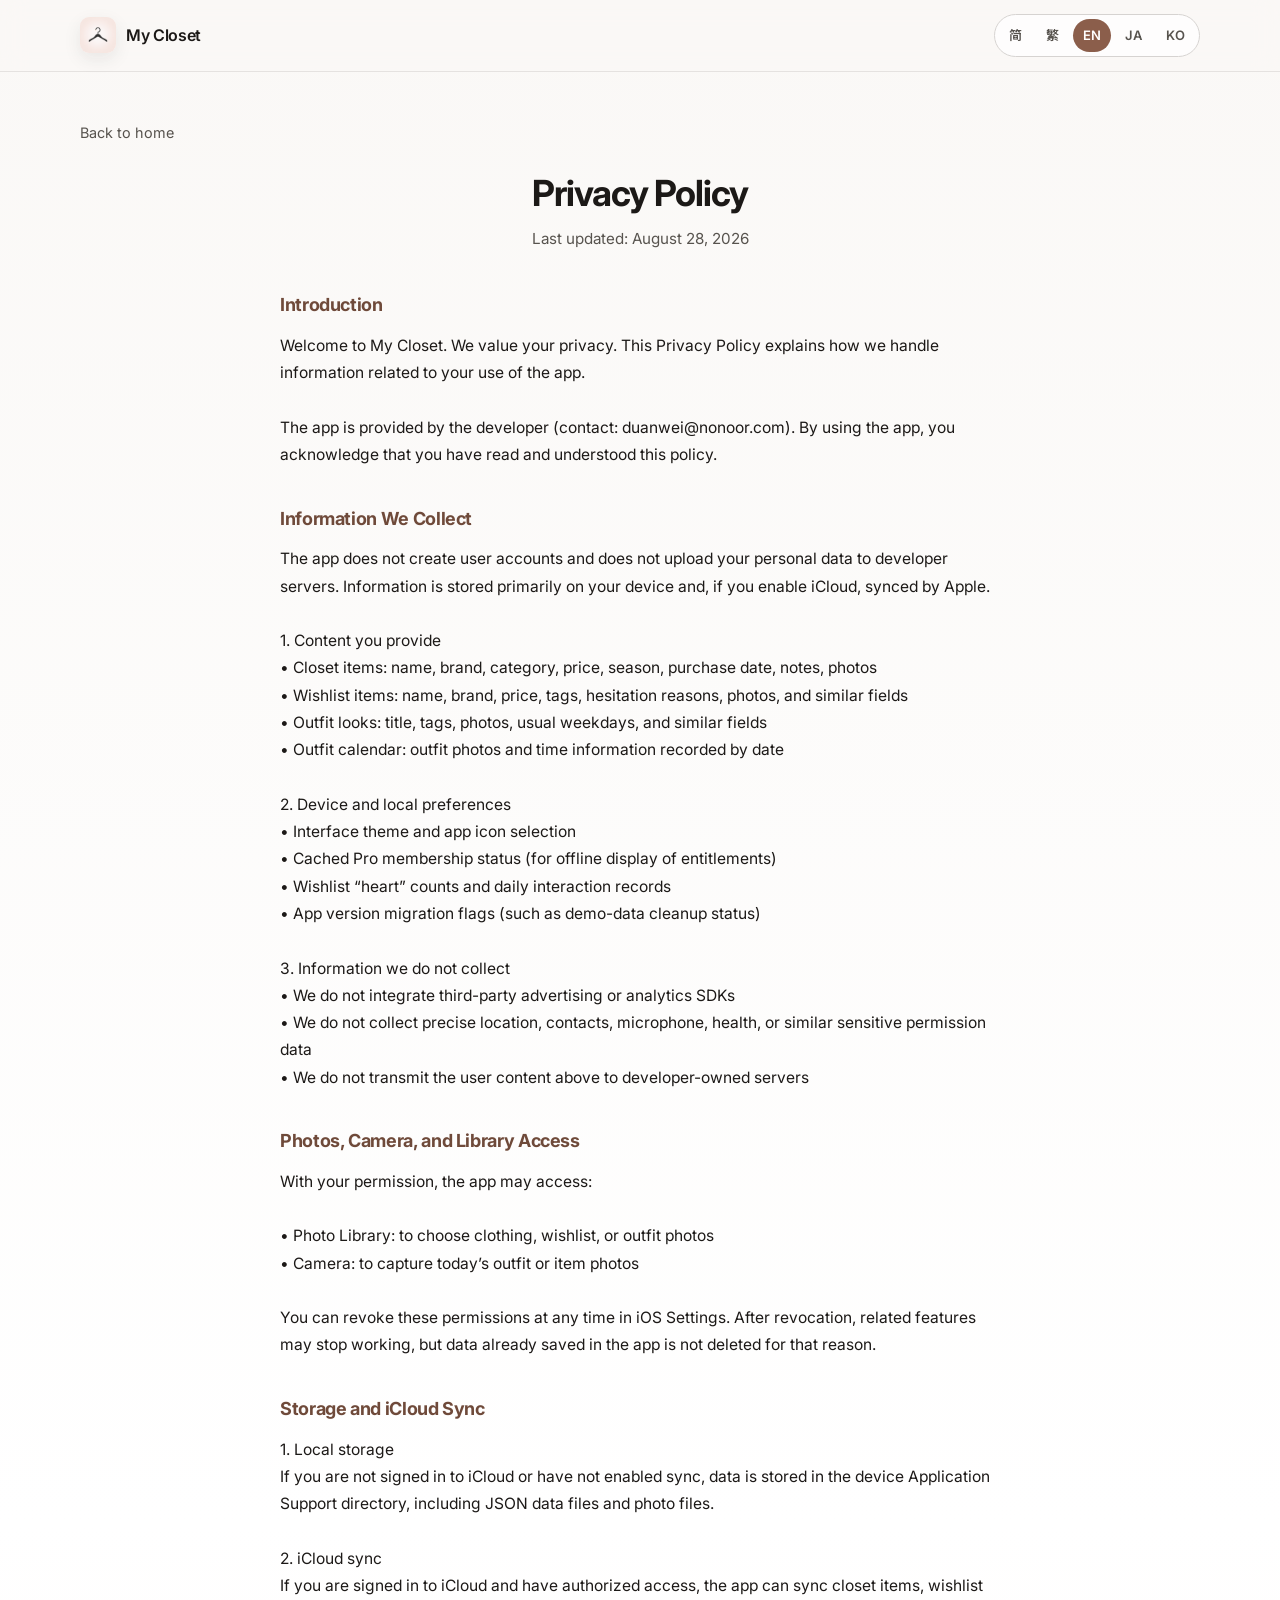
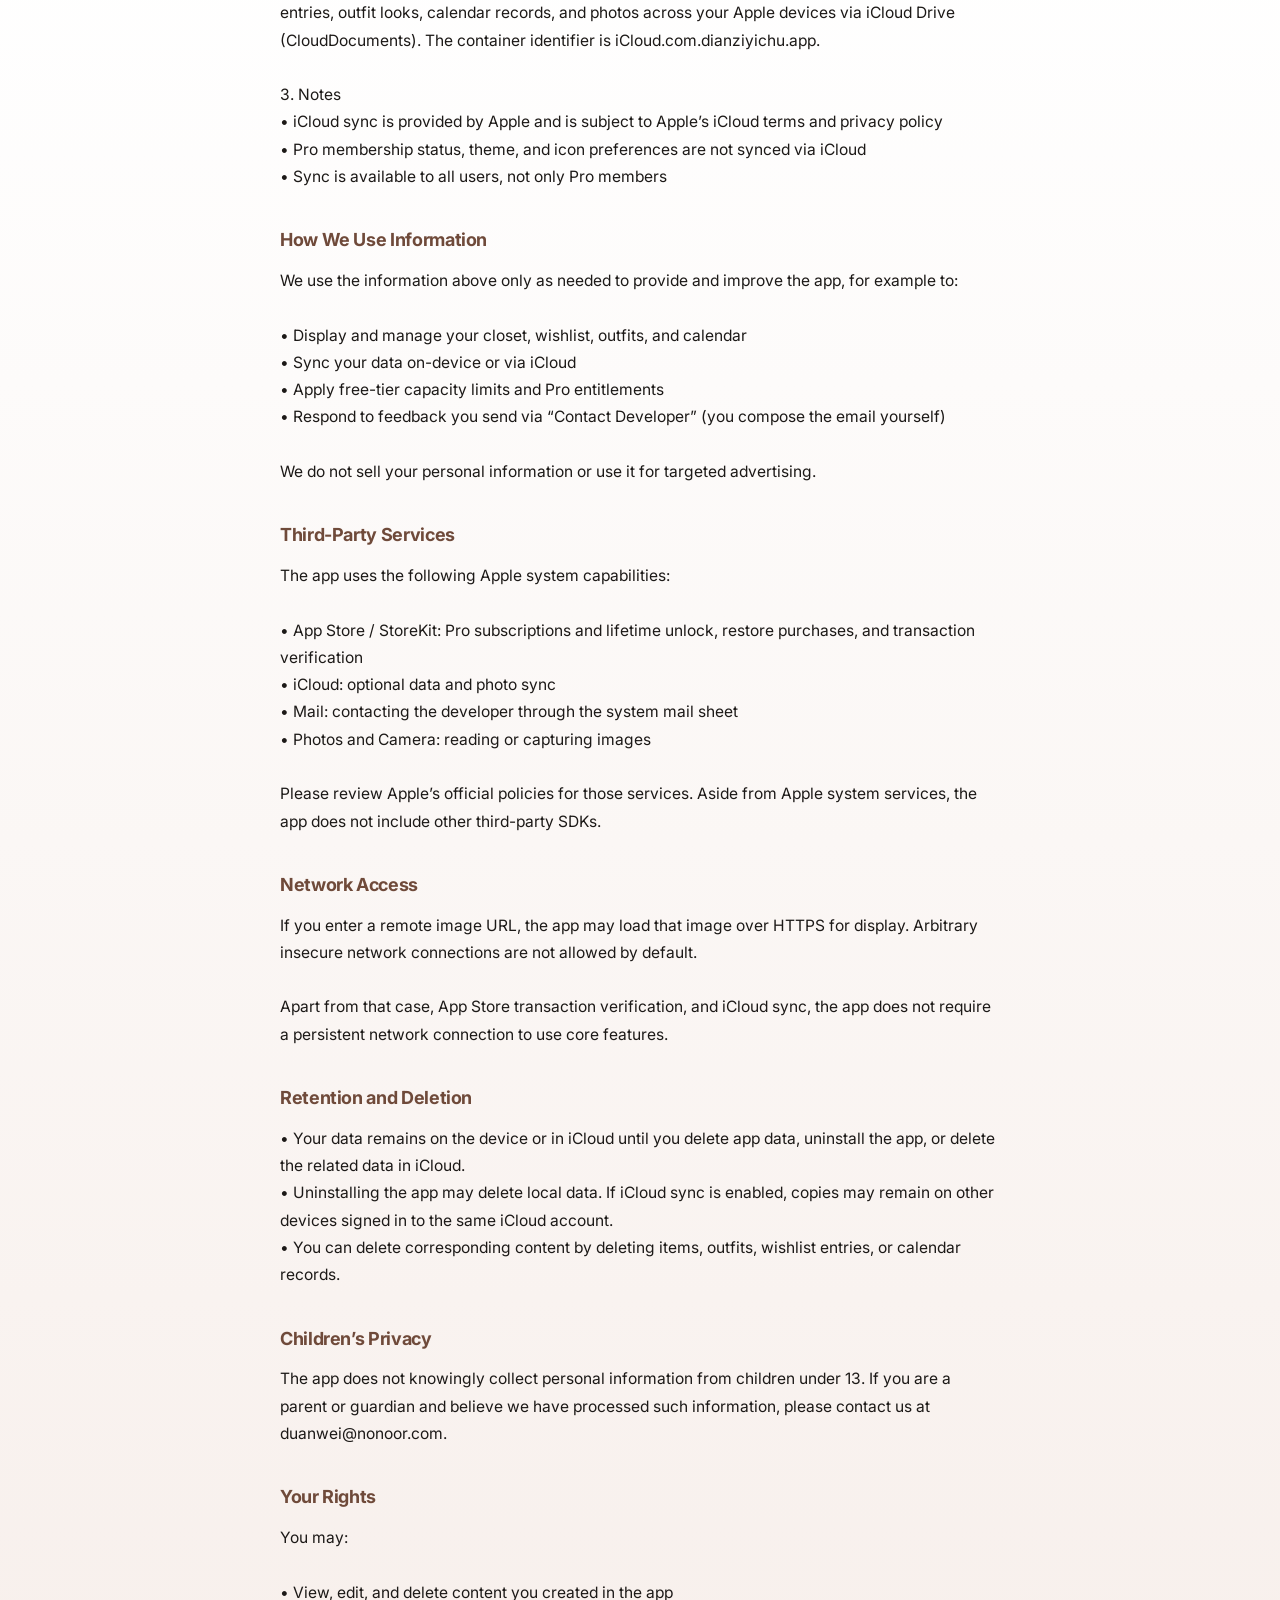
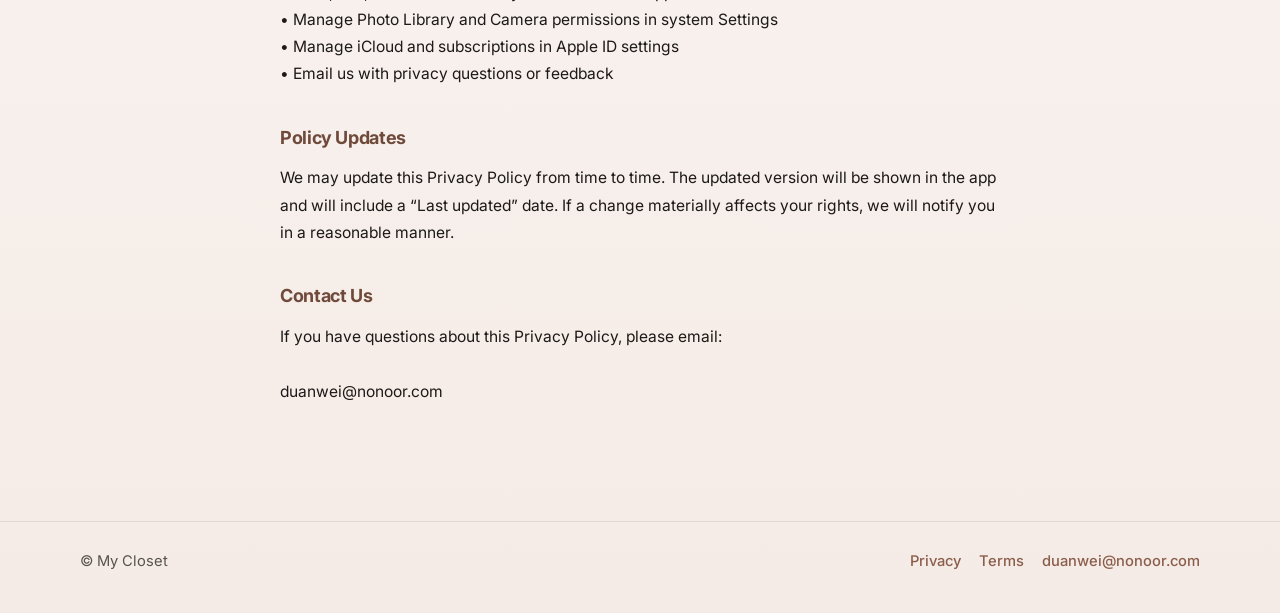
==== website/privacy/index.html @ 1568210d "Add files via upload" ====
<!DOCTYPE html>
<html lang="zh-Hans">
<head>
  <meta charset="UTF-8">
  <meta name="viewport" content="width=device-width, initial-scale=1.0">
  <meta name="description" content="">
  <title>Privacy Policy · My Closet</title>
  <link rel="icon" href="../assets/favicon.png" type="image/png">
  <link rel="preconnect" href="https://fonts.googleapis.com">
  <link rel="preconnect" href="https://fonts.gstatic.com" crossorigin>
  <link href="https://fonts.googleapis.com/css2?family=Inter:wght@400;500;600&family=Noto+Sans+SC:wght@400;500;600&family=Noto+Sans+TC:wght@400;500;600&family=Noto+Sans+JP:wght@400;500;600&family=Noto+Sans+KR:wght@400;500;600&display=swap" rel="stylesheet">
  <link rel="stylesheet" href="../css/style.css">
  <link rel="stylesheet" href="../css/legal.css">
</head>
<body data-document="privacy">
  <header class="site-header">
    <div class="container header-inner">
      <a class="brand" href="../">
        <img src="../assets/app-icon.png" alt="" class="brand-icon" width="36" height="36">
        <span>My Closet</span>
      </a>
      <nav class="lang-switcher" aria-label="Language">
        <button type="button" data-lang="zh-Hans">简</button>
        <button type="button" data-lang="zh-Hant">繁</button>
        <button type="button" data-lang="en">EN</button>
        <button type="button" data-lang="ja">JA</button>
        <button type="button" data-lang="ko">KO</button>
      </nav>
    </div>
  </header>

  <main class="legal-main">
    <div class="container">
      <a class="legal-back" id="legal-back" href="../">返回首页</a>
      <header class="legal-header">
        <h1 id="legal-title">隐私政策</h1>
        <p class="legal-updated" id="legal-updated"></p>
      </header>
      <div class="legal-body" id="legal-sections"></div>
    </div>
  </main>

  <footer class="site-footer legal-footer">
    <div class="container footer-inner">
      <p class="footer-brand">© My Closet</p>
      <nav class="footer-links">
        <a href="../privacy/">Privacy</a>
        <a href="../terms/">Terms</a>
        <a href="mailto:duanwei@nonoor.com">duanwei@nonoor.com</a>
      </nav>
    </div>
  </footer>

  <script src="../js/legal-content.js"></script>
  <script src="../js/legal-page.js"></script>
</body>
</html>
---- website/css/style.css ----
:root {
  --bg: #faf8f6;
  --blush: #f5ebe6;
  --beige: #efe6df;
  --surface: #ffffff;
  --text: #1c1917;
  --text-muted: #57534e;
  --primary: #8b5e4b;
  --primary-dark: #6f4a3a;
  --outline: #d6d3d1;
  --shadow: rgba(28, 25, 23, 0.08);
  --radius: 20px;
  --radius-lg: 28px;
  --max: 1120px;
  --font: "Inter", "Noto Sans SC", "Noto Sans TC", "Noto Sans JP", "Noto Sans KR", system-ui, sans-serif;
}

* {
  box-sizing: border-box;
}

html {
  scroll-behavior: smooth;
}

body {
  margin: 0;
  font-family: var(--font);
  color: var(--text);
  background: linear-gradient(180deg, var(--bg) 0%, #fff 40%, var(--blush) 100%);
  line-height: 1.6;
  -webkit-font-smoothing: antialiased;
}

img {
  display: block;
  max-width: 100%;
  height: auto;
}

a {
  color: inherit;
}

.container {
  width: min(100% - 40px, var(--max));
  margin-inline: auto;
}

.site-header {
  position: sticky;
  top: 0;
  z-index: 20;
  backdrop-filter: blur(12px);
  background: rgba(250, 248, 246, 0.82);
  border-bottom: 1px solid rgba(214, 211, 209, 0.6);
}

.header-inner {
  display: flex;
  align-items: center;
  justify-content: space-between;
  padding: 14px 0;
}

.brand {
  display: inline-flex;
  align-items: center;
  gap: 10px;
  text-decoration: none;
  font-weight: 600;
  letter-spacing: -0.02em;
}

.brand-icon {
  border-radius: 9px;
  box-shadow: 0 6px 18px var(--shadow);
}

.lang-switcher {
  display: flex;
  gap: 4px;
  padding: 4px;
  background: rgba(255, 255, 255, 0.7);
  border: 1px solid var(--outline);
  border-radius: 999px;
}

.lang-switcher button {
  border: 0;
  background: transparent;
  color: var(--text-muted);
  font: inherit;
  font-size: 13px;
  font-weight: 600;
  padding: 6px 10px;
  border-radius: 999px;
  cursor: pointer;
}

.lang-switcher button.active {
  background: var(--primary);
  color: #fff;
}

.hero {
  padding: 56px 0 32px;
}

.hero-grid {
  display: grid;
  grid-template-columns: 1.05fr 0.95fr;
  gap: 48px;
  align-items: center;
}

.eyebrow {
  display: inline-block;
  margin: 0 0 12px;
  padding: 6px 12px;
  border-radius: 999px;
  background: var(--beige);
  color: var(--primary);
  font-size: 13px;
  font-weight: 600;
  letter-spacing: 0.04em;
  text-transform: uppercase;
}

.hero-copy h1 {
  margin: 0 0 16px;
  font-size: clamp(2rem, 4vw, 3.4rem);
  line-height: 1.08;
  letter-spacing: -0.03em;
}

.hero-subtitle {
  margin: 0 0 28px;
  color: var(--text-muted);
  font-size: 1.05rem;
  max-width: 34rem;
}

.hero-actions {
  display: flex;
  gap: 12px;
  flex-wrap: wrap;
}

.btn {
  display: inline-flex;
  align-items: center;
  justify-content: center;
  padding: 14px 24px;
  border-radius: 999px;
  text-decoration: none;
  font-weight: 600;
  transition: transform 0.15s ease, box-shadow 0.15s ease;
}

.btn-primary {
  background: var(--primary);
  color: #fff;
  box-shadow: 0 10px 24px rgba(139, 94, 75, 0.24);
}

.btn-primary:hover {
  transform: translateY(-1px);
  background: var(--primary-dark);
}

.phone-frame {
  position: relative;
  width: min(100%, 320px);
  margin-inline: auto;
  padding: 10px;
  border-radius: 34px;
  background: linear-gradient(145deg, #fff, var(--beige));
  box-shadow:
    0 24px 60px rgba(28, 25, 23, 0.14),
    inset 0 0 0 1px rgba(255, 255, 255, 0.8);
}

.phone-frame img {
  width: 100%;
  border-radius: 26px;
  background: #fff;
}

.section-head {
  text-align: center;
  margin-bottom: 48px;
}

.section-head h2 {
  margin: 0 0 10px;
  font-size: clamp(1.8rem, 3vw, 2.4rem);
  letter-spacing: -0.03em;
}

.section-head p {
  margin: 0;
  color: var(--text-muted);
}

.features {
  padding: 24px 0 72px;
}

.feature-row {
  display: grid;
  grid-template-columns: 1fr 1fr;
  gap: 40px;
  align-items: center;
  margin-bottom: 72px;
}

.feature-row.reverse .feature-copy {
  order: 2;
}

.feature-row.reverse .feature-visual {
  order: 1;
}

.feature-tag {
  display: inline-block;
  margin-bottom: 10px;
  color: var(--primary);
  font-size: 13px;
  font-weight: 700;
  letter-spacing: 0.08em;
  text-transform: uppercase;
}

.feature-copy h3 {
  margin: 0 0 12px;
  font-size: clamp(1.5rem, 2.5vw, 2rem);
  letter-spacing: -0.02em;
}

.feature-copy p {
  margin: 0;
  color: var(--text-muted);
  font-size: 1.02rem;
  max-width: 30rem;
}

.highlights {
  padding: 24px 0 80px;
}

.highlight-grid {
  display: grid;
  grid-template-columns: repeat(4, 1fr);
  gap: 18px;
}

.highlight-card {
  padding: 24px;
  border-radius: var(--radius);
  background: rgba(255, 255, 255, 0.78);
  border: 1px solid rgba(214, 211, 209, 0.7);
  box-shadow: 0 10px 30px var(--shadow);
}

.highlight-icon {
  font-size: 24px;
  margin-bottom: 12px;
}

.highlight-card h3 {
  margin: 0 0 8px;
  font-size: 1.05rem;
}

.highlight-card p {
  margin: 0;
  color: var(--text-muted);
  font-size: 0.95rem;
}

.cta {
  padding: 0 0 88px;
}

.cta-inner {
  text-align: center;
  padding: 48px 24px;
  border-radius: var(--radius-lg);
  background: linear-gradient(135deg, #fff, var(--blush));
  border: 1px solid rgba(214, 211, 209, 0.8);
  box-shadow: 0 20px 50px var(--shadow);
}

.cta-inner h2 {
  margin: 0 0 10px;
  font-size: clamp(1.6rem, 3vw, 2.2rem);
}

.cta-inner p {
  margin: 0 0 24px;
  color: var(--text-muted);
}

.site-footer {
  padding: 28px 0 40px;
  border-top: 1px solid rgba(214, 211, 209, 0.7);
}

.footer-inner {
  display: flex;
  flex-wrap: wrap;
  align-items: center;
  justify-content: space-between;
  gap: 16px;
}

.footer-brand {
  margin: 0;
  color: var(--text-muted);
  font-size: 0.92rem;
}

.footer-links {
  display: flex;
  flex-wrap: wrap;
  gap: 18px;
}

.footer-links a {
  color: var(--primary);
  text-decoration: none;
  font-size: 0.92rem;
  font-weight: 500;
}

.footer-links a:hover {
  text-decoration: underline;
}

@media (max-width: 960px) {
  .hero-grid,
  .feature-row {
    grid-template-columns: 1fr;
  }

  .feature-row.reverse .feature-copy,
  .feature-row.reverse .feature-visual {
    order: initial;
  }

  .highlight-grid {
    grid-template-columns: repeat(2, 1fr);
  }

  .hero-visual {
    order: -1;
  }
}

@media (max-width: 640px) {
  .hero {
    padding-top: 32px;
  }

  .highlight-grid {
    grid-template-columns: 1fr;
  }

  .phone-frame {
    width: min(100%, 280px);
  }
}
---- website/css/legal.css ----
/* Legal document pages (privacy / terms) */

.legal-main {
  padding: 48px 0 80px;
}

.legal-header {
  margin-bottom: 40px;
  text-align: center;
}

.legal-header h1 {
  margin: 0 0 12px;
  font-size: clamp(1.75rem, 4vw, 2.25rem);
  letter-spacing: -0.03em;
  line-height: 1.2;
}

.legal-updated {
  margin: 0;
  color: var(--text-muted);
  font-size: 0.95rem;
}

.legal-body {
  max-width: 720px;
  margin-inline: auto;
}

.legal-section {
  margin-bottom: 36px;
}

.legal-section h2 {
  margin: 0 0 12px;
  font-size: 1.125rem;
  letter-spacing: -0.02em;
  color: var(--primary-dark);
}

.legal-section-body {
  margin: 0;
  color: var(--text);
  font-size: 0.975rem;
  line-height: 1.75;
  white-space: pre-wrap;
}

.legal-back {
  display: inline-flex;
  align-items: center;
  gap: 6px;
  margin-bottom: 28px;
  color: var(--text-muted);
  text-decoration: none;
  font-size: 0.9rem;
  transition: color 0.15s ease;
}

.legal-back:hover {
  color: var(--primary);
}

.site-footer.legal-footer {
  margin-top: 0;
}

@media (max-width: 640px) {
  .legal-main {
    padding: 32px 0 56px;
  }

  .legal-section {
    margin-bottom: 28px;
  }
}
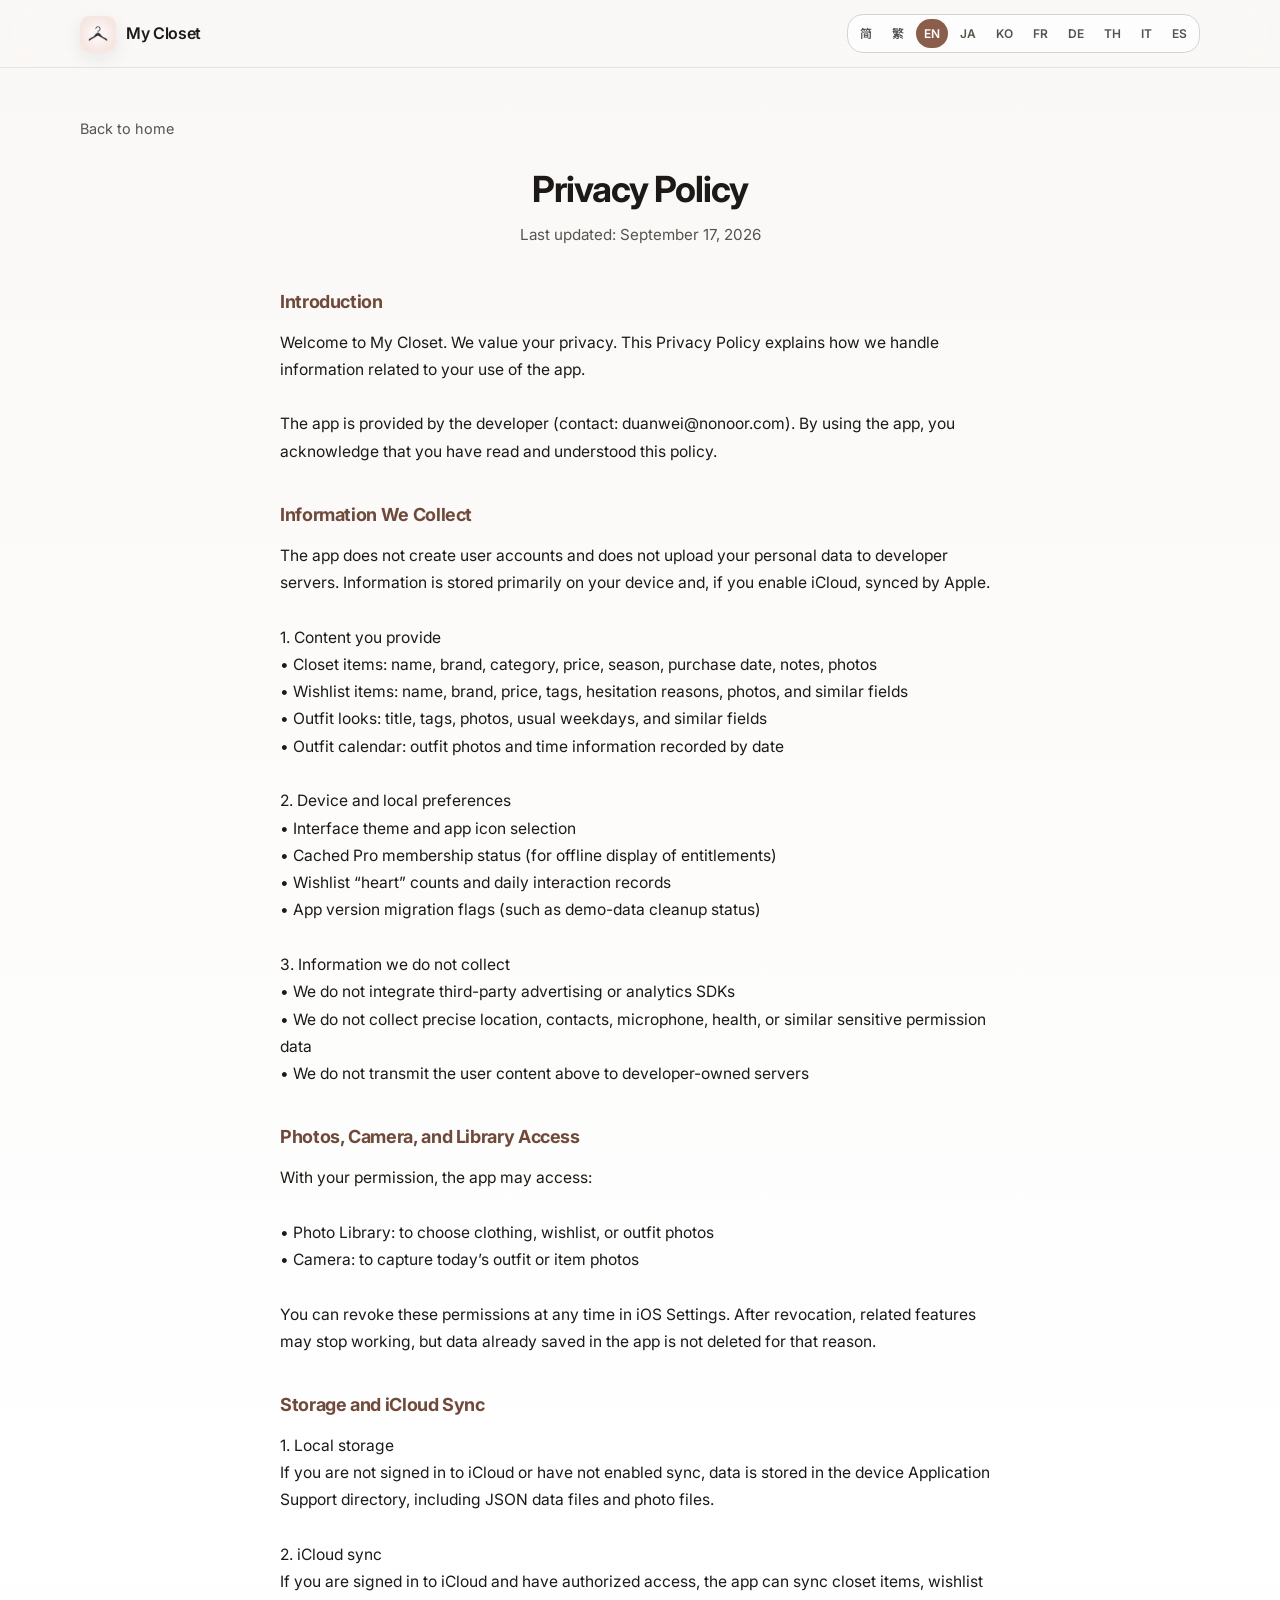
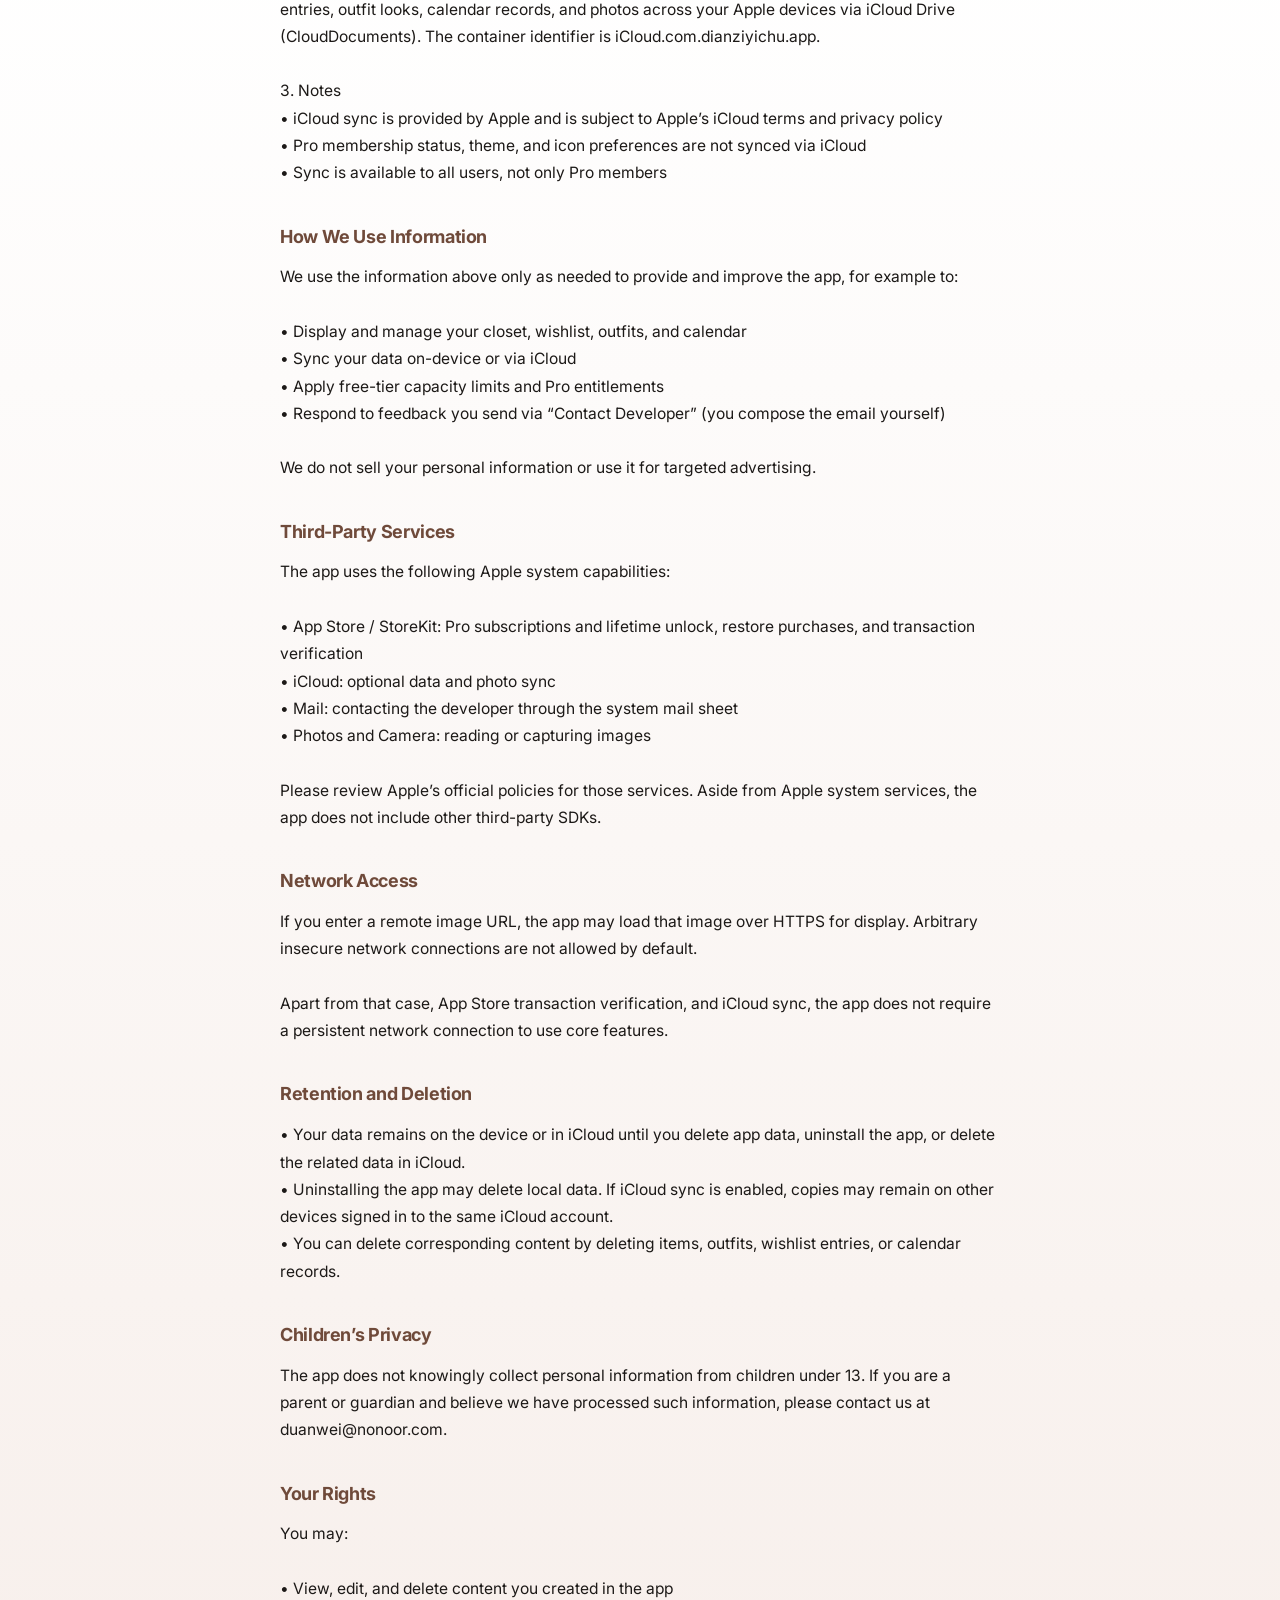
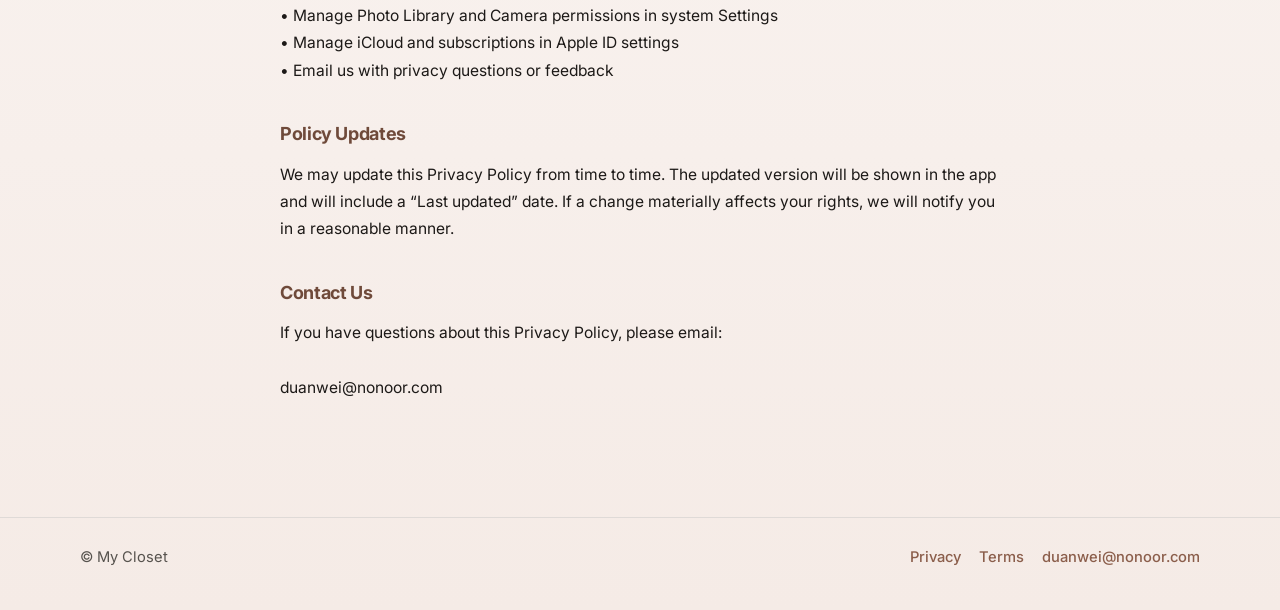
==== commit a660fac0: "Add files via upload" ====
--- a/website/privacy/index.html
+++ b/website/privacy/index.html
@@ -8,7 +8,7 @@
   <link rel="icon" href="../assets/favicon.png" type="image/png">
   <link rel="preconnect" href="https://fonts.googleapis.com">
   <link rel="preconnect" href="https://fonts.gstatic.com" crossorigin>
-  <link href="https://fonts.googleapis.com/css2?family=Inter:wght@400;500;600&family=Noto+Sans+SC:wght@400;500;600&family=Noto+Sans+TC:wght@400;500;600&family=Noto+Sans+JP:wght@400;500;600&family=Noto+Sans+KR:wght@400;500;600&display=swap" rel="stylesheet">
+  <link href="https://fonts.googleapis.com/css2?family=Inter:wght@400;500;600&family=Noto+Sans+SC:wght@400;500;600&family=Noto+Sans+TC:wght@400;500;600&family=Noto+Sans+JP:wght@400;500;600&family=Noto+Sans+KR:wght@400;500;600&family=Noto+Sans+Thai:wght@400;500;600&display=swap" rel="stylesheet">
   <link rel="stylesheet" href="../css/style.css">
   <link rel="stylesheet" href="../css/legal.css">
 </head>
@@ -25,6 +25,11 @@
         <button type="button" data-lang="en">EN</button>
         <button type="button" data-lang="ja">JA</button>
         <button type="button" data-lang="ko">KO</button>
+        <button type="button" data-lang="fr">FR</button>
+        <button type="button" data-lang="de">DE</button>
+        <button type="button" data-lang="th">TH</button>
+        <button type="button" data-lang="it">IT</button>
+        <button type="button" data-lang="es">ES</button>
       </nav>
     </div>
   </header>
--- a/website/css/style.css
+++ b/website/css/style.css
@@ -12,7 +12,7 @@
   --radius: 20px;
   --radius-lg: 28px;
   --max: 1120px;
-  --font: "Inter", "Noto Sans SC", "Noto Sans TC", "Noto Sans JP", "Noto Sans KR", system-ui, sans-serif;
+  --font: "Inter", "Noto Sans SC", "Noto Sans TC", "Noto Sans JP", "Noto Sans KR", "Noto Sans Thai", system-ui, sans-serif;
 }
 
 * {
@@ -79,11 +79,14 @@
 
 .lang-switcher {
   display: flex;
+  flex-wrap: wrap;
+  justify-content: flex-end;
   gap: 4px;
   padding: 4px;
   background: rgba(255, 255, 255, 0.7);
   border: 1px solid var(--outline);
-  border-radius: 999px;
+  border-radius: 16px;
+  max-width: min(100%, 420px);
 }
 
 .lang-switcher button {
@@ -91,9 +94,9 @@
   background: transparent;
   color: var(--text-muted);
   font: inherit;
-  font-size: 13px;
+  font-size: 12px;
   font-weight: 600;
-  padding: 6px 10px;
+  padding: 5px 8px;
   border-radius: 999px;
   cursor: pointer;
 }
@@ -360,6 +363,15 @@
 }
 
 @media (max-width: 640px) {
+  .header-inner {
+    align-items: flex-start;
+    gap: 12px;
+  }
+
+  .lang-switcher {
+    max-width: 100%;
+  }
+
   .hero {
     padding-top: 32px;
   }
